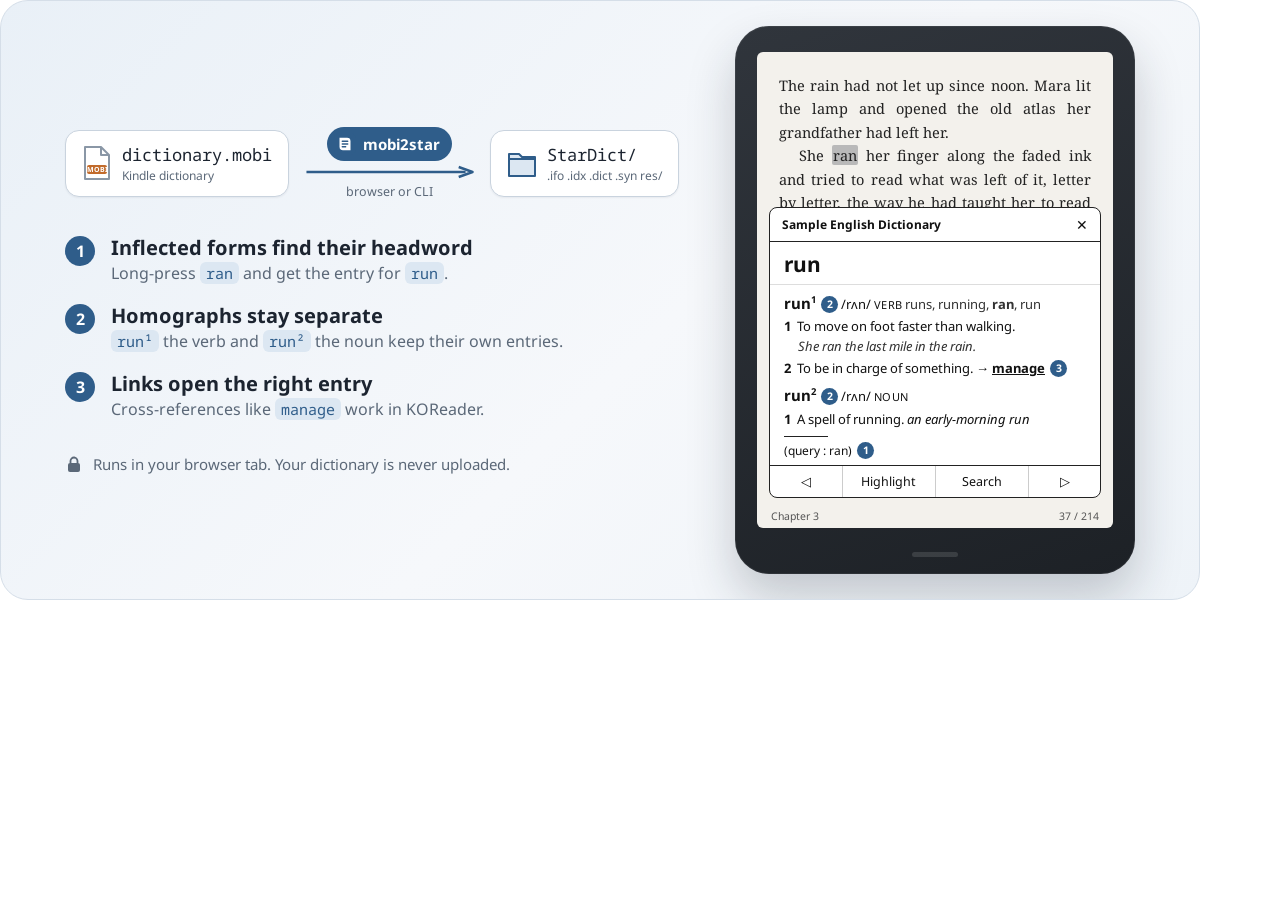
==== docs/assets/hero.html @ a6c89d48 "Add a hero image and a social preview. The README had no picture, and every high-star tool README st" ====
<!doctype html>
<html lang="en">
<head>
<meta charset="utf-8">
<title>mobi2star hero</title>
<!--
  Source of docs/assets/hero.webp and docs/assets/social-preview.png. It is an
  illustration: the dictionary entries and the page text were written for it.
  Render from the repository root with headless Chrome, then convert the hero
  to WebP (cwebp is in libwebp), which is a sixth of the PNG's size:

  chrome --headless=new --hide-scrollbars --default-background-color=00000000 \
    --force-device-scale-factor=2 --window-size=1200,600 --virtual-time-budget=5000 \
    --screenshot="$TMPDIR/hero.png" "file://$PWD/docs/assets/hero.html"
  cwebp -q 90 -m 6 "$TMPDIR/hero.png" -o docs/assets/hero.webp
  chrome --headless=new --hide-scrollbars --window-size=1280,640 --virtual-time-budget=5000 \
    --screenshot=docs/assets/social-preview.png "file://$PWD/docs/assets/hero.html#social"

  The social preview is uploaded by hand in the repository's Settings.
-->
<link rel="stylesheet" href="https://fonts.googleapis.com/css2?family=Noto+Sans:ital,wght@0,400;0,700;1,400;1,700&family=Noto+Sans+Mono&family=Noto+Serif:ital,wght@0,400;1,400&display=block">
<style>

  :root {
    --ink: #1c2430;
    --muted: #5b6878;
    --brand: #2f5d8a;
    --brand-soft: #dce7f2;
    --paper: #f3f1ec;
    --line: #c9d3de;
  }
  * { box-sizing: border-box; margin: 0; padding: 0; }
  html, body { background: transparent; }
  body { font-family: "Noto Sans", sans-serif; color: var(--ink); -webkit-font-smoothing: antialiased; }

  .stage {
    width: 1200px; height: 600px; position: relative; overflow: hidden;
    border-radius: 28px;
    background: linear-gradient(135deg, #e9f0f7 0%, #f6f8fb 55%, #eef3f8 100%);
    border: 1px solid #d5dee8;
    display: flex; align-items: center; gap: 56px; padding: 0 64px 0 64px;
  }
  body.social .stage { width: 1280px; height: 640px; border-radius: 0; border: 0; padding: 0 72px; gap: 64px; }

  /* Left column ---------------------------------------------------------- */
  .story { flex: 1; display: flex; flex-direction: column; gap: 34px; }
  .brand { display: none; align-items: center; gap: 22px; }
  .brand img { width: 84px; height: 84px; }
  .brand h1 { font-size: 64px; line-height: 1; letter-spacing: -1px; }
  .tagline { display: none; font-size: 27px; line-height: 1.35; color: var(--ink); max-width: 560px; }
  body.social .brand, body.social .tagline { display: flex; }
  body.social .tagline { display: block; }
  body.social .features, body.social .mk { display: none; }

  .flow { display: flex; align-items: center; gap: 14px; }
  .chip {
    display: flex; align-items: center; gap: 10px;
    background: #fff; border: 1px solid var(--line); border-radius: 14px;
    padding: 12px 16px; box-shadow: 0 1px 2px rgba(28, 36, 48, .06);
    font-family: "Noto Sans Mono", monospace; font-size: 17px; white-space: nowrap;
  }
  .chip small { font-family: "Noto Sans", sans-serif; font-size: 12px; color: var(--muted); display: block; margin-top: 1px; }
  .chip .ico { width: 30px; height: 36px; flex: none; }
  .arrow { display: flex; flex-direction: column; align-items: center; gap: 4px; flex: 1; min-width: 92px; }
  .arrow .pill {
    display: flex; align-items: center; gap: 7px; background: var(--brand); color: #fff;
    border-radius: 999px; padding: 6px 12px 6px 7px; font-weight: 700; font-size: 15px;
  }
  .arrow .pill img { width: 22px; height: 22px; border-radius: 5px; }
  .arrow svg { width: 100%; height: 14px; }
  .arrow small { font-size: 12.5px; color: var(--muted); white-space: nowrap; }

  .features { list-style: none; display: flex; flex-direction: column; gap: 18px; }
  .features li { display: flex; gap: 16px; align-items: flex-start; }
  .num {
    flex: none; width: 30px; height: 30px; border-radius: 50%; background: var(--brand); color: #fff;
    font-weight: 700; font-size: 16px; display: grid; place-items: center; margin-top: 2px;
  }
  .features b { display: block; font-size: 20px; }
  .features span { display: block; font-size: 16px; color: var(--muted); margin-top: 1px; }
  .features code { font-family: "Noto Sans Mono", monospace; font-size: 15px; background: var(--brand-soft); color: var(--brand); padding: 1px 6px; border-radius: 6px; }

  .private { display: flex; align-items: center; gap: 10px; font-size: 15px; color: var(--muted); }
  .private svg { width: 18px; height: 18px; flex: none; }

  /* E-reader ------------------------------------------------------------- */
  .device {
    flex: none; width: 400px; height: 548px; border-radius: 34px; position: relative;
    background: linear-gradient(160deg, #30353c, #1d2126);
    box-shadow: 0 24px 48px rgba(28, 36, 48, .22), inset 0 0 0 1px rgba(255, 255, 255, .06);
    padding: 26px 22px 46px;
  }
  body.social .device { width: 420px; height: 576px; }
  .device::after {
    content: ""; position: absolute; left: 50%; bottom: 17px; width: 46px; height: 5px; margin-left: -23px;
    border-radius: 3px; background: rgba(255, 255, 255, .12);
  }
  .screen {
    width: 100%; height: 100%; background: var(--paper); border-radius: 6px; position: relative; overflow: hidden;
    font-family: "Noto Serif", serif; color: #222;
  }
  .page { padding: 22px 22px 0; font-size: 14.5px; line-height: 1.62; text-align: justify; hyphens: auto; }
  .page p { text-indent: 1.4em; }
  .page p:first-child { text-indent: 0; }
  .sel { background: #b9b9b9; border-radius: 2px; padding: 0 1px; }
  .status {
    position: absolute; left: 0; right: 0; bottom: 0; height: 24px; padding: 0 14px;
    display: flex; justify-content: space-between; align-items: center;
    font-family: "Noto Sans", sans-serif; font-size: 10.5px; color: #555;
  }

  .popup {
    position: absolute; left: 12px; right: 12px; bottom: 30px;
    background: #fff; border: 1.5px solid #222; border-radius: 8px; overflow: hidden;
    font-family: "Noto Sans", sans-serif; color: #111;
  }
  .popup .title {
    display: flex; justify-content: space-between; align-items: center;
    padding: 7px 12px; border-bottom: 1px solid #222; font-size: 12px; font-weight: 700;
  }
  .popup .title span:last-child { font-weight: 400; font-size: 14px; }
  .popup .word { padding: 8px 14px 6px; font-size: 21px; font-weight: 700; border-bottom: 1px solid #ddd; }
  .popup .body { padding: 8px 14px 6px; font-size: 13px; line-height: 1.45; }
  .popup .hw { font-weight: 700; font-size: 15px; }
  .popup .hw sup { font-size: 9.5px; }
  .popup .gram { font-size: 11px; letter-spacing: .3px; }
  .popup .forms { color: #333; }
  .popup .sense { margin: 3px 0 0 0; display: flex; gap: 6px; }
  .popup .sense b { flex: none; }
  .popup .ex { font-style: italic; color: #333; margin: 1px 0 0 14px; }
  .popup .link { text-decoration: underline; font-weight: 700; }
  .popup .entry + .entry { margin-top: 7px; }
  .popup .query { margin-top: 7px; padding-top: 5px; border-top: 1px solid #222; width: 44px; white-space: nowrap; font-size: 12px; }
  .popup .buttons { display: grid; grid-template-columns: 1fr 1.3fr 1.3fr 1fr; border-top: 1px solid #222; }
  .popup .buttons div { text-align: center; padding: 7px 0; font-size: 12.5px; }
  .popup .buttons div + div { border-left: 1px solid #ccc; }

  .mk {
    display: inline-grid; vertical-align: 1px; margin-left: 5px; width: 17px; height: 17px; border-radius: 50%; background: var(--brand); color: #fff;
    font-family: "Noto Sans", sans-serif; font-weight: 700; font-size: 10.5px; font-style: normal; place-items: center;
  }
</style>
</head>
<body>
<div class="stage">
  <div class="story">
    <div class="brand"><img src="../../web/icon.svg" alt=""><h1>mobi2star</h1></div>
    <p class="tagline">Convert MOBI dictionaries to StarDict for KOReader and other e-readers, in your browser or on the command line.</p>

    <div class="flow">
      <div class="chip">
        <svg class="ico" viewBox="0 0 30 36"><path d="M3 2h16l8 8v24H3z" fill="#fff" stroke="#8a97a6" stroke-width="2" stroke-linejoin="round"/><path d="M19 2v8h8" fill="none" stroke="#8a97a6" stroke-width="2" stroke-linejoin="round"/><rect x="5" y="20" width="20" height="9" rx="2" fill="#c26b2b"/><text x="15" y="27" font-family="Noto Sans" font-weight="700" font-size="7" fill="#fff" text-anchor="middle">MOBI</text></svg>
        <div>dictionary.mobi<small>Kindle dictionary</small></div>
      </div>
      <div class="arrow">
        <div class="pill"><img src="../../web/icon.svg" alt="">mobi2star</div>
        <svg viewBox="0 0 100 14" preserveAspectRatio="none"><path d="M2 7h92" stroke="#2f5d8a" stroke-width="2.4" vector-effect="non-scaling-stroke"/><path d="M90 2l8 5-8 5" fill="none" stroke="#2f5d8a" stroke-width="2.4" stroke-linejoin="round" vector-effect="non-scaling-stroke"/></svg>
        <small>browser or CLI</small>
      </div>
      <div class="chip">
        <svg class="ico" viewBox="0 0 30 36"><path d="M2 9h10l3 3h13v19H2z" fill="#dce7f2" stroke="#2f5d8a" stroke-width="2" stroke-linejoin="round"/><path d="M2 14h26" stroke="#2f5d8a" stroke-width="2"/></svg>
        <div>StarDict/<small>.ifo .idx .dict .syn res/</small></div>
      </div>
    </div>

    <ul class="features">
      <li><div class="num">1</div><div><b>Inflected forms find their headword</b><span>Long-press <code>ran</code> and get the entry for <code>run</code>.</span></div></li>
      <li><div class="num">2</div><div><b>Homographs stay separate</b><span><code>run¹</code> the verb and <code>run²</code> the noun keep their own entries.</span></div></li>
      <li><div class="num">3</div><div><b>Links open the right entry</b><span>Cross-references like <code>manage</code> work in KOReader.</span></div></li>
    </ul>

    <div class="private">
      <svg viewBox="0 0 18 18"><rect x="3" y="8" width="12" height="9" rx="2" fill="#5b6878"/><path d="M5.5 8V6a3.5 3.5 0 0 1 7 0v2" fill="none" stroke="#5b6878" stroke-width="1.8"/></svg>
      Runs in your browser tab. Your dictionary is never uploaded.
    </div>
  </div>

  <div class="device">
    <div class="screen">
      <div class="page">
        <p>The rain had not let up since noon. Mara lit the lamp and opened the old atlas her grandfather had left her.</p>
        <p>She <span class="sel">ran</span> her finger along the faded ink and tried to read what was left of it, letter by letter, the way he had taught her to read the names of rivers.</p>
        <p>Outside, a cart rattled past and was gone.</p>
      </div>

      <div class="popup">
        <div class="title"><span>Sample English Dictionary</span><span>✕</span></div>
        <div class="word">run</div>
        <div class="body">
          <div class="entry">
            <span class="hw">run<sup>1</sup></span><span class="mk">2</span> /rʌn/ <span class="gram">VERB</span> <span class="forms">runs, running, <b>ran</b>, run</span>
            <div class="sense"><b>1</b><span>To move on foot faster than walking.</span></div>
            <div class="ex">She ran the last mile in the rain.</div>
            <div class="sense"><b>2</b><span>To be in charge of something. → <span class="link">manage</span><span class="mk">3</span></span></div>
          </div>
          <div class="entry">
            <span class="hw">run<sup>2</sup></span><span class="mk">2</span> /rʌn/ <span class="gram">NOUN</span>
            <div class="sense"><b>1</b><span>A spell of running. <i>an early-morning run</i></span></div>
          </div>
          <div class="query"></div>
          <div style="font-size:12px">(query : ran)<span class="mk">1</span></div>
        </div>
        <div class="buttons"><div>◁</div><div>Highlight</div><div>Search</div><div>▷</div></div>
      </div>

      <div class="status"><span>Chapter 3</span><span>37 / 214</span></div>
    </div>
  </div>
</div>
<script>
  if (location.hash === "#social") document.body.classList.add("social");
</script>
</body>
</html>
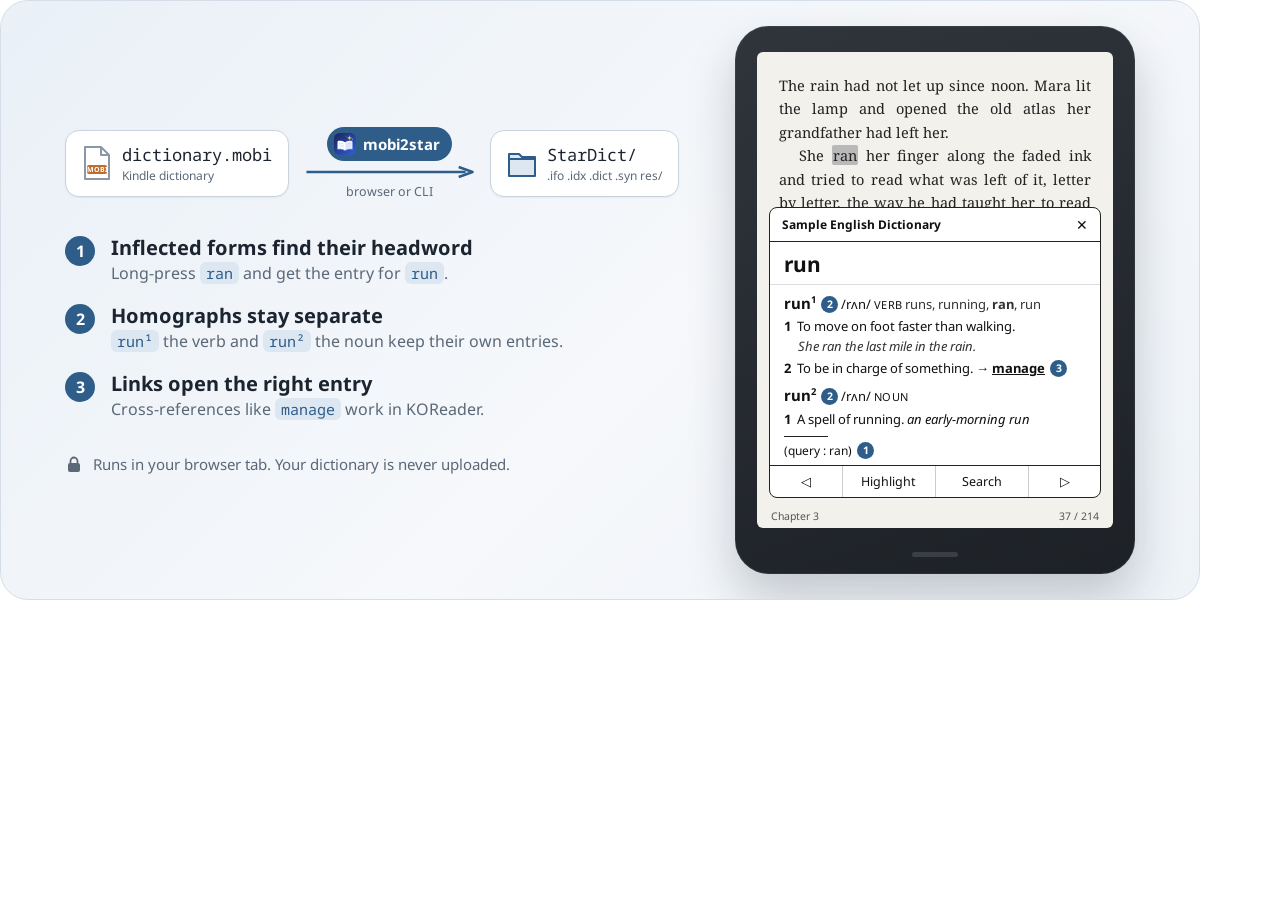
==== commit be2f443a: "Give the README a new logo. The README, the hero image and the social preview used web/icon.svg, a f" ====
--- a/docs/assets/hero.html
+++ b/docs/assets/hero.html
@@ -144,7 +144,7 @@
 <body>
 <div class="stage">
   <div class="story">
-    <div class="brand"><img src="../../web/icon.svg" alt=""><h1>mobi2star</h1></div>
+    <div class="brand"><img src="logo.svg" alt=""><h1>mobi2star</h1></div>
     <p class="tagline">Convert MOBI dictionaries to StarDict for KOReader and other e-readers, in your browser or on the command line.</p>
 
     <div class="flow">
@@ -153,7 +153,7 @@
         <div>dictionary.mobi<small>Kindle dictionary</small></div>
       </div>
       <div class="arrow">
-        <div class="pill"><img src="../../web/icon.svg" alt="">mobi2star</div>
+        <div class="pill"><img src="logo.svg" alt="">mobi2star</div>
         <svg viewBox="0 0 100 14" preserveAspectRatio="none"><path d="M2 7h92" stroke="#2f5d8a" stroke-width="2.4" vector-effect="non-scaling-stroke"/><path d="M90 2l8 5-8 5" fill="none" stroke="#2f5d8a" stroke-width="2.4" stroke-linejoin="round" vector-effect="non-scaling-stroke"/></svg>
         <small>browser or CLI</small>
       </div>
